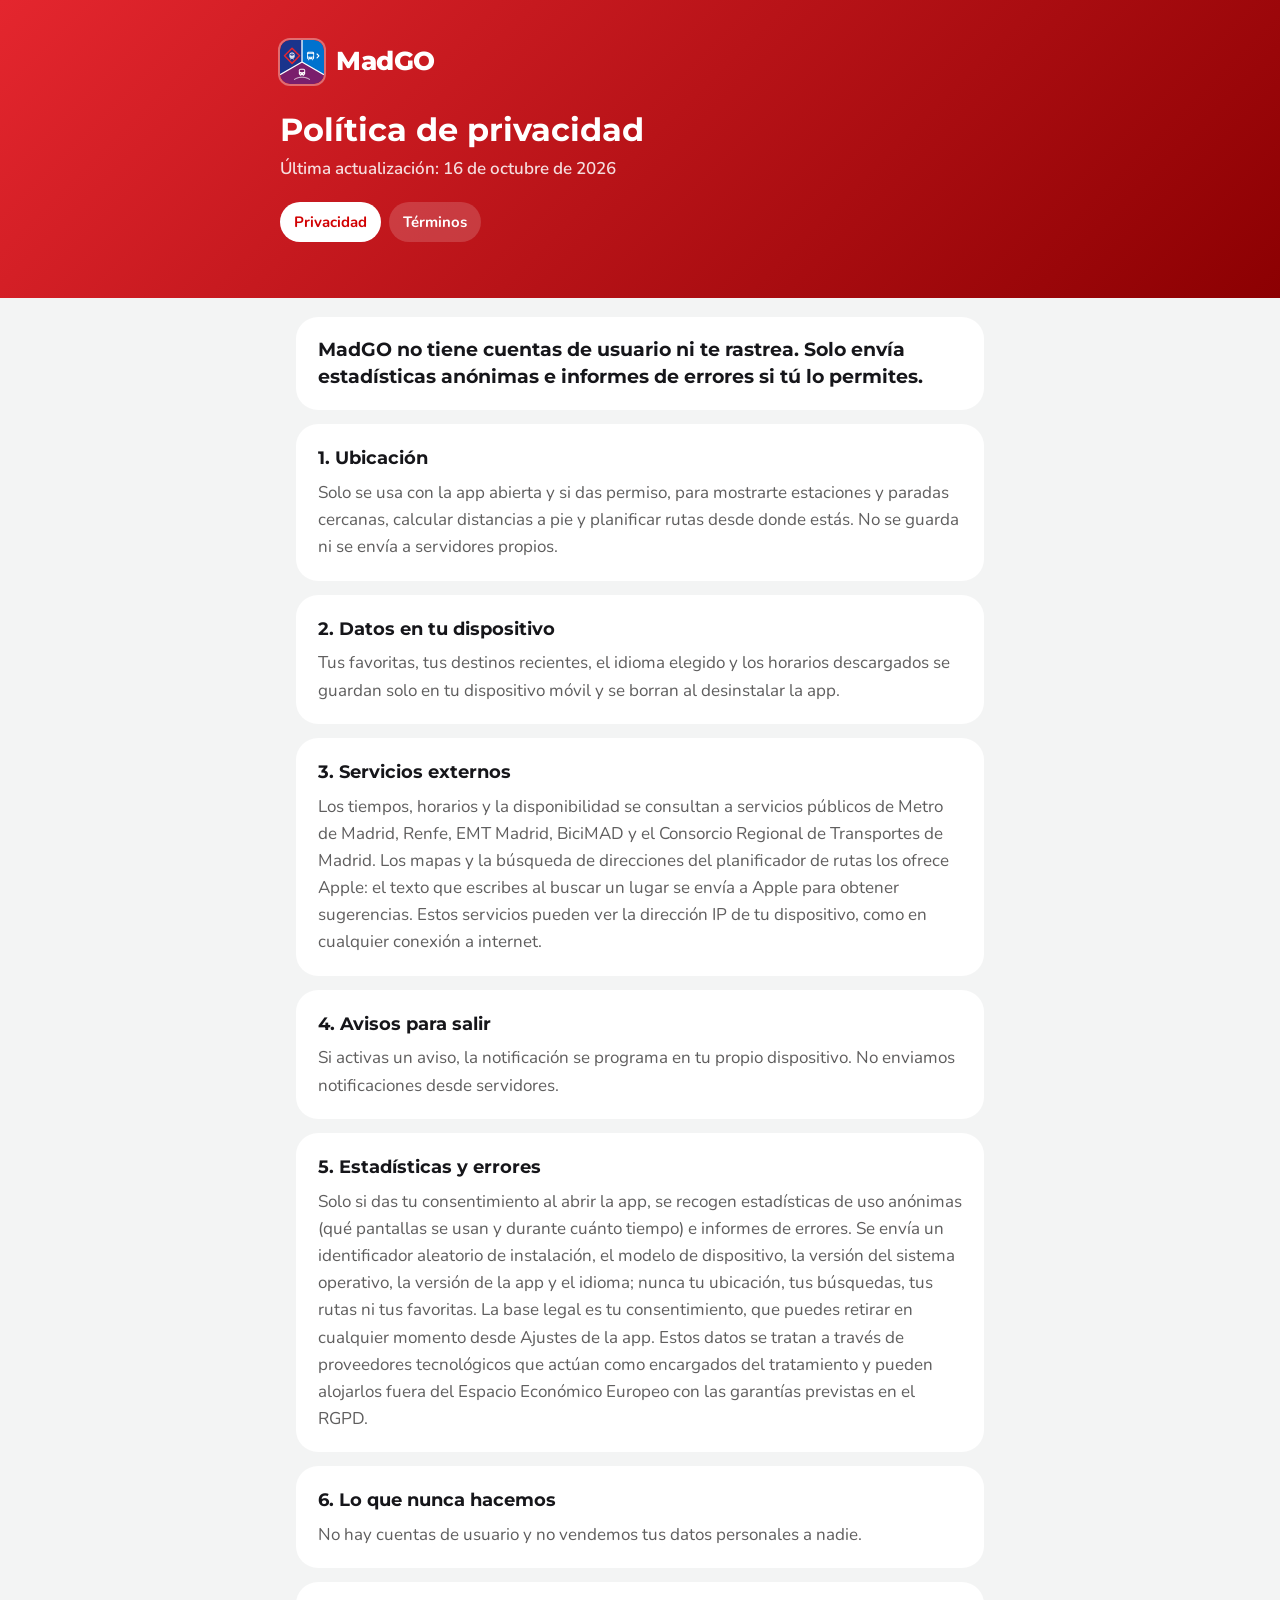
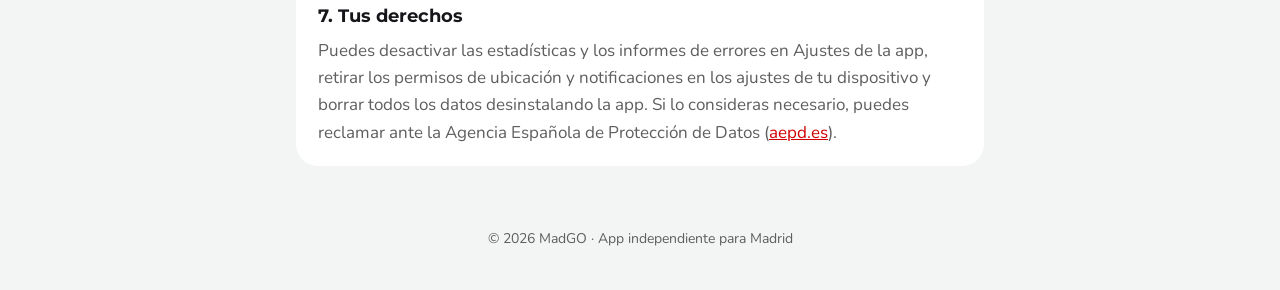
==== privacidad.html @ 83b34502 "Update" ====
<!doctype html>
<html lang="es">
<head>
<meta charset="utf-8">
<meta name="viewport" content="width=device-width, initial-scale=1">
<title>Privacidad · MadGO</title>
<link rel="preconnect" href="https://fonts.googleapis.com">
<link rel="preconnect" href="https://fonts.gstatic.com" crossorigin>
<link href="https://fonts.googleapis.com/css2?family=Montserrat:wght@700;800&family=Nunito:wght@400;600;700&display=swap" rel="stylesheet">
<link rel="stylesheet" href="style.css">
</head>
<body>
<header>
  <div class="wrap">
    <a class="brand" href="index.html"><svg viewBox="0 0 1024 1024" aria-hidden="true"><defs><clipPath id="r"><rect width="1024" height="1024" rx="229"/></clipPath></defs><g clip-path="url(#r)"><path d="M512 512 L512 0 L0 0 L0 807.6 Z" fill="#1A348C"/><path d="M512 512 L512 0 L1024 0 L1024 807.6 Z" fill="#0072CE"/><path d="M512 512 L0 807.6 L0 1024 L1024 1024 L1024 807.6 Z" fill="#7A1E6C"/><path d="M512 512 L512 0 M512 512 L0 807.6 M512 512 L1024 807.6" stroke="#FFFFFF" stroke-width="30"/><path d="M280 192 L456 368 L280 544 L104 368 Z" fill="none" stroke="#E4262E" stroke-width="34" stroke-linejoin="round"/><rect x="220.6" y="291.2" width="118.8" height="145.7" rx="51.5" fill="#FFFFFF"/><rect x="237.2" y="313.4" width="85.5" height="50.7" rx="23.8" fill="#1A348C"/><rect x="274.5" y="313.4" width="11.1" height="50.7" rx="3.2" fill="#FFFFFF"/><circle cx="251.5" cy="397.3" r="10.3" fill="#1A348C"/><circle cx="308.5" cy="397.3" r="10.3" fill="#1A348C"/><rect x="265.8" y="392.6" width="28.5" height="9.5" rx="4.8" fill="#1A348C"/><path d="M234.1 455.9 L251.5 436.9 L264.2 436.9 L246.8 455.9 Z" fill="#FFFFFF"/><path d="M325.9 455.9 L308.5 436.9 L295.8 436.9 L313.2 455.9 Z" fill="#FFFFFF"/><rect x="630.5" y="276.2" width="162.9" height="172.5" rx="30.7" fill="#FFFFFF"/><rect x="659.3" y="295.3" width="105.4" height="15.3" rx="7.7" fill="#0072CE"/><rect x="649.7" y="324.1" width="124.6" height="63.2" rx="15.3" fill="#0072CE"/><circle cx="669.8" cy="416.1" r="12.0" fill="#0072CE"/><circle cx="754.2" cy="416.1" r="12.0" fill="#0072CE"/><rect x="694.8" y="410.3" width="34.5" height="11.5" rx="5.8" fill="#0072CE"/><rect x="649.7" y="448.7" width="28.8" height="23.0" rx="9.6" fill="#FFFFFF"/><rect x="745.5" y="448.7" width="28.8" height="23.0" rx="9.6" fill="#FFFFFF"/><path d="M862 326 L906 372 L862 418" fill="none" stroke="#FFFFFF" stroke-width="26" stroke-linecap="round" stroke-linejoin="round"/><rect x="438.7" y="668.9" width="146.7" height="151.2" rx="41.2" fill="#FFFFFF"/><rect x="458.8" y="690.0" width="106.3" height="53.2" rx="18.3" fill="#7A1E6C"/><rect x="493.7" y="759.7" width="36.7" height="9.2" rx="4.6" fill="#7A1E6C"/><circle cx="473.5" cy="787.2" r="11.0" fill="#7A1E6C"/><circle cx="550.5" cy="787.2" r="11.0" fill="#7A1E6C"/><rect x="462.5" y="820.2" width="23.8" height="16.5" rx="5.5" fill="#FFFFFF"/><rect x="537.7" y="820.2" width="23.8" height="16.5" rx="5.5" fill="#FFFFFF"/><path d="M337.1 916.1 L345.0 911.4 L353.0 906.8 L361.2 902.5 L369.4 898.4 L377.8 894.5 L386.2 890.9 L394.8 887.5 L403.5 884.4 L412.2 881.4 L421.0 878.8 L429.9 876.4 L438.9 874.2 L447.9 872.3 L457.0 870.6 L466.1 869.2 L475.2 868.1 L484.4 867.2 L493.6 866.5 L502.8 866.1 L512.0 866.0 L521.2 866.1 L530.4 866.5 L539.6 867.2 L548.8 868.1 L557.9 869.2 L567.0 870.6 L576.1 872.3 L585.1 874.2 L594.1 876.4 L603.0 878.8 L611.8 881.4 L620.5 884.4 L629.2 887.5 L637.8 890.9 L646.2 894.5 L654.6 898.4 L662.8 902.5 L671.0 906.8 L679.0 911.4 L686.9 916.1" fill="none" stroke="#FFFFFF" stroke-width="20" stroke-linecap="round"/></g></svg><span>MadGO</span></a>
    <h1>Política de privacidad</h1>
    <p class="updated">Última actualización: 16 de octubre de 2026</p>
    <nav>
      <a href="privacidad.html" aria-current="page">Privacidad</a>
      <a href="terminos.html">Términos</a>
    </nav>
  </div>
</header>
<main class="wrap">
<p class="intro">MadGO no tiene cuentas de usuario ni te rastrea. Solo envía estadísticas anónimas e informes de errores si tú lo permites.</p>
<section><h2>1. Ubicación</h2><p>Solo se usa con la app abierta y si das permiso, para mostrarte estaciones y paradas cercanas, calcular distancias a pie y planificar rutas desde donde estás. No se guarda ni se envía a servidores propios.</p></section>
<section><h2>2. Datos en tu dispositivo</h2><p>Tus favoritas, tus destinos recientes, el idioma elegido y los horarios descargados se guardan solo en tu dispositivo móvil y se borran al desinstalar la app.</p></section>
<section><h2>3. Servicios externos</h2><p>Los tiempos, horarios y la disponibilidad se consultan a servicios públicos de Metro de Madrid, Renfe, EMT Madrid, BiciMAD y el Consorcio Regional de Transportes de Madrid. Los mapas y la búsqueda de direcciones del planificador de rutas los ofrece Apple: el texto que escribes al buscar un lugar se envía a Apple para obtener sugerencias. Estos servicios pueden ver la dirección IP de tu dispositivo, como en cualquier conexión a internet.</p></section>
<section><h2>4. Avisos para salir</h2><p>Si activas un aviso, la notificación se programa en tu propio dispositivo. No enviamos notificaciones desde servidores.</p></section>
<section><h2>5. Estadísticas y errores</h2><p>Solo si das tu consentimiento al abrir la app, se recogen estadísticas de uso anónimas (qué pantallas se usan y durante cuánto tiempo) e informes de errores. Se envía un identificador aleatorio de instalación, el modelo de dispositivo, la versión del sistema operativo, la versión de la app y el idioma; nunca tu ubicación, tus búsquedas, tus rutas ni tus favoritas. La base legal es tu consentimiento, que puedes retirar en cualquier momento desde Ajustes de la app. Estos datos se tratan a través de proveedores tecnológicos que actúan como encargados del tratamiento y pueden alojarlos fuera del Espacio Económico Europeo con las garantías previstas en el RGPD.</p></section>
<section><h2>6. Lo que nunca hacemos</h2><p>No hay cuentas de usuario y no vendemos tus datos personales a nadie.</p></section>
<section><h2>7. Tus derechos</h2><p>Puedes desactivar las estadísticas y los informes de errores en Ajustes de la app, retirar los permisos de ubicación y notificaciones en los ajustes de tu dispositivo y borrar todos los datos desinstalando la app. Si lo consideras necesario, puedes reclamar ante la Agencia Española de Protección de Datos (<a href="https://www.aepd.es">aepd.es</a>).</p></section>
</main>
<footer>© 2026 MadGO · App independiente para Madrid</footer>
</body>
</html>
---- style.css ----
:root {
  --brand: #D10002;
  --brand-dark: #8C0002;
  --bg: #F3F4F4;
  --surface: #FFFFFF;
  --ink: #16161A;
  --muted: #5F5E5E;
  --line: #E4E5E5;
}
@media (prefers-color-scheme: dark) {
  :root {
    --bg: #000000;
    --surface: #1A1A1D;
    --ink: #F5F5F7;
    --muted: #A0A0A6;
    --line: #2A2A2F;
  }
}
* { box-sizing: border-box; }
html { -webkit-text-size-adjust: 100%; }
body {
  margin: 0;
  background: var(--bg);
  color: var(--ink);
  font-family: "Nunito", -apple-system, BlinkMacSystemFont, "Segoe UI", sans-serif;
  font-size: 17px;
  line-height: 1.6;
}
header {
  background: linear-gradient(135deg, #E4262E, var(--brand-dark));
  color: #FFFFFF;
  padding: 40px 16px 56px;
}
.wrap { max-width: 720px; margin: 0 auto; }
.brand { display: flex; align-items: center; gap: 12px; text-decoration: none; color: inherit; }
.brand svg { width: 44px; height: 44px; flex-shrink: 0; border-radius: 10px; box-shadow: 0 0 0 2px rgba(255, 255, 255, 0.35); }
.brand span { font-family: "Montserrat", sans-serif; font-weight: 800; font-size: 26px; letter-spacing: -0.5px; }
h1 { font-family: "Montserrat", sans-serif; font-weight: 700; font-size: 32px; line-height: 1.15; margin: 28px 0 6px; }
.updated { opacity: 0.85; font-weight: 600; margin: 0; }
nav { display: flex; gap: 8px; flex-wrap: wrap; margin-top: 20px; }
nav a {
  color: #FFFFFF; text-decoration: none; font-weight: 700; font-size: 15px;
  padding: 8px 14px; border-radius: 999px; background: rgba(255, 255, 255, 0.16);
}
nav a[aria-current="page"] { background: #FFFFFF; color: var(--brand); }
main { padding: 0 16px 40px; margin-top: -28px; }
.intro, section {
  background: var(--surface);
  border-radius: 22px;
  padding: 20px 22px;
  margin-bottom: 14px;
}
.intro { font-family: "Montserrat", sans-serif; font-weight: 700; font-size: 19px; line-height: 1.4; }
h2 { font-family: "Montserrat", sans-serif; font-size: 18px; margin: 0 0 6px; }
section p { margin: 0; color: var(--muted); }
a { color: var(--brand); }
footer { color: var(--muted); font-size: 14px; text-align: center; padding: 8px 16px 40px; }
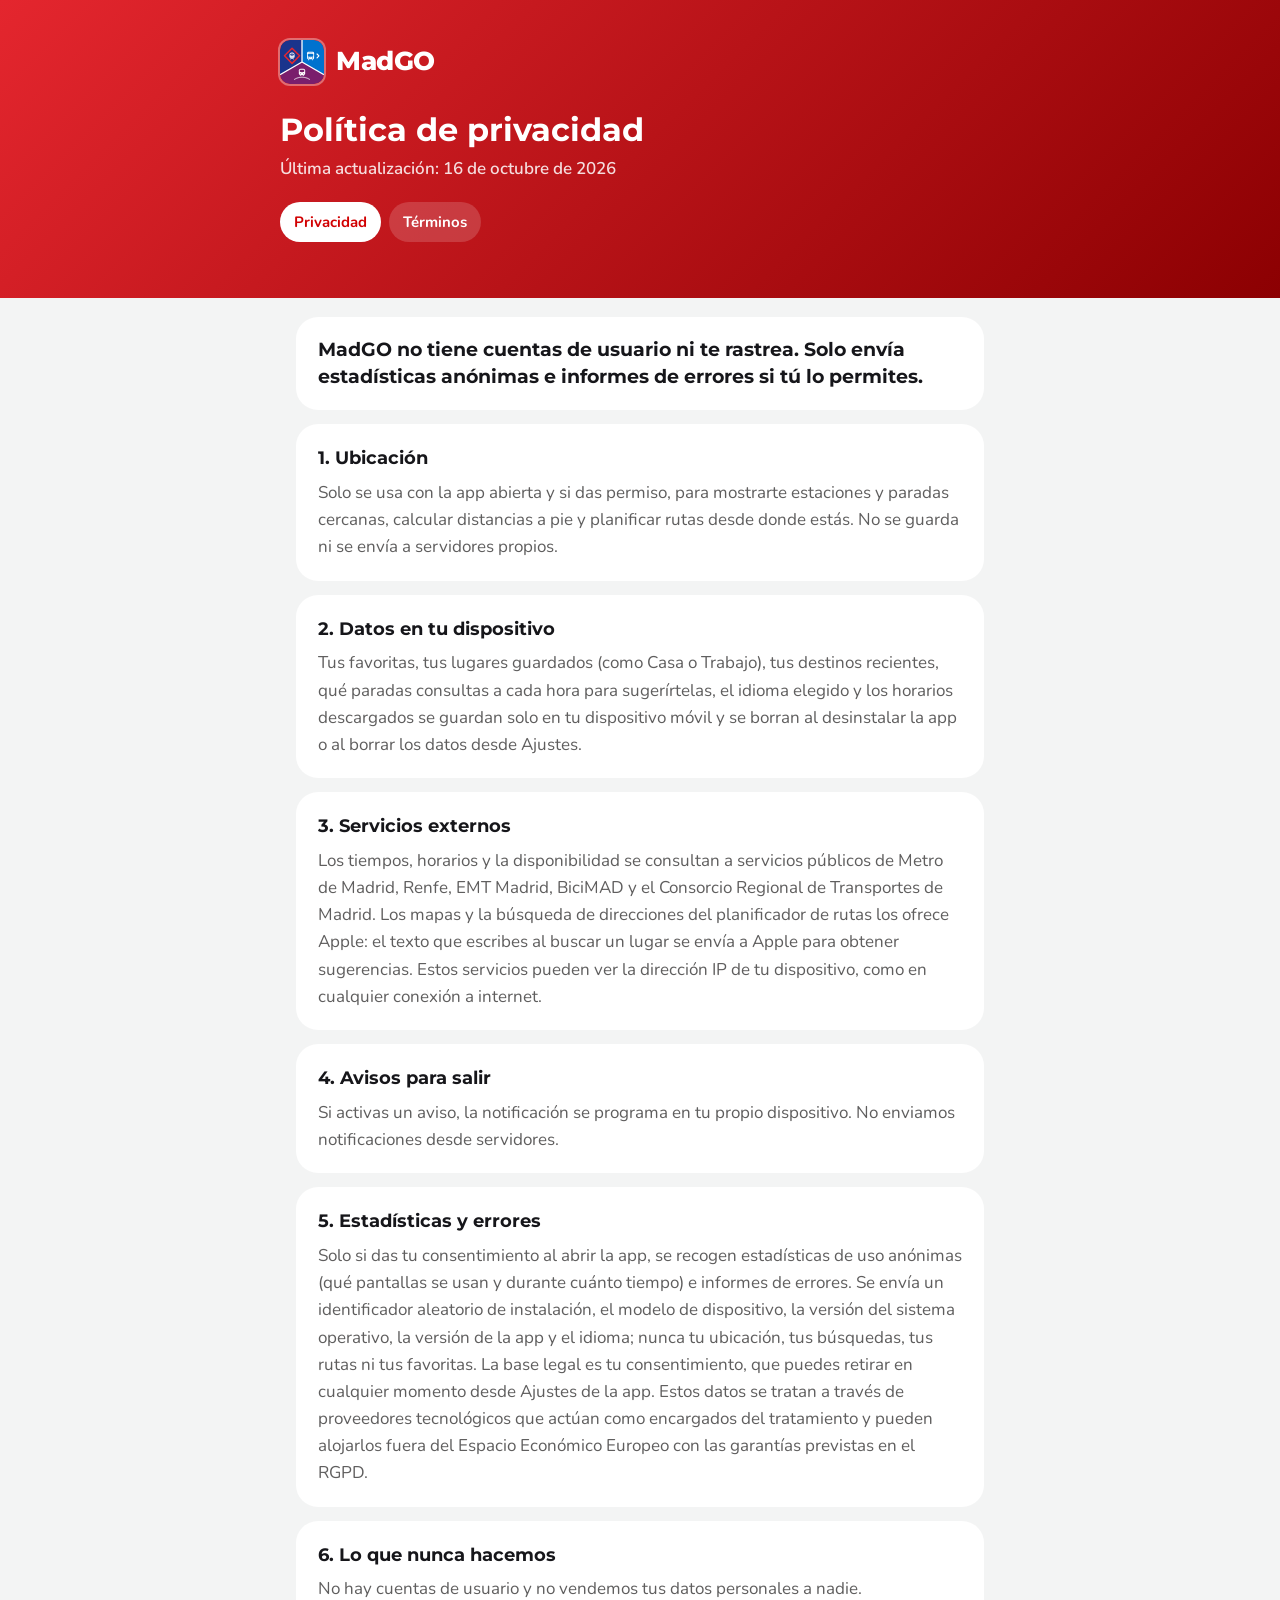
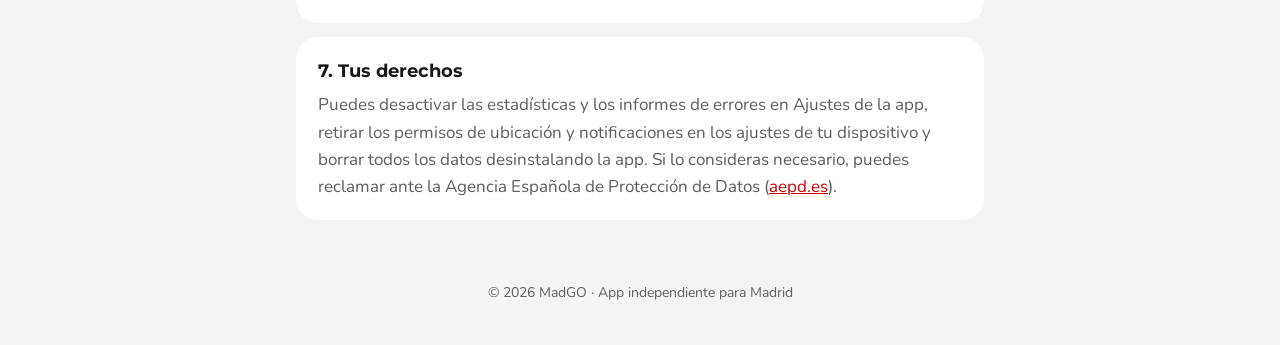
==== commit 194d8c6b: "Update" ====
--- a/privacidad.html
+++ b/privacidad.html
@@ -24,7 +24,7 @@
 <main class="wrap">
 <p class="intro">MadGO no tiene cuentas de usuario ni te rastrea. Solo envía estadísticas anónimas e informes de errores si tú lo permites.</p>
 <section><h2>1. Ubicación</h2><p>Solo se usa con la app abierta y si das permiso, para mostrarte estaciones y paradas cercanas, calcular distancias a pie y planificar rutas desde donde estás. No se guarda ni se envía a servidores propios.</p></section>
-<section><h2>2. Datos en tu dispositivo</h2><p>Tus favoritas, tus destinos recientes, el idioma elegido y los horarios descargados se guardan solo en tu dispositivo móvil y se borran al desinstalar la app.</p></section>
+<section><h2>2. Datos en tu dispositivo</h2><p>Tus favoritas, tus lugares guardados (como Casa o Trabajo), tus destinos recientes, qué paradas consultas a cada hora para sugerírtelas, el idioma elegido y los horarios descargados se guardan solo en tu dispositivo móvil y se borran al desinstalar la app o al borrar los datos desde Ajustes.</p></section>
 <section><h2>3. Servicios externos</h2><p>Los tiempos, horarios y la disponibilidad se consultan a servicios públicos de Metro de Madrid, Renfe, EMT Madrid, BiciMAD y el Consorcio Regional de Transportes de Madrid. Los mapas y la búsqueda de direcciones del planificador de rutas los ofrece Apple: el texto que escribes al buscar un lugar se envía a Apple para obtener sugerencias. Estos servicios pueden ver la dirección IP de tu dispositivo, como en cualquier conexión a internet.</p></section>
 <section><h2>4. Avisos para salir</h2><p>Si activas un aviso, la notificación se programa en tu propio dispositivo. No enviamos notificaciones desde servidores.</p></section>
 <section><h2>5. Estadísticas y errores</h2><p>Solo si das tu consentimiento al abrir la app, se recogen estadísticas de uso anónimas (qué pantallas se usan y durante cuánto tiempo) e informes de errores. Se envía un identificador aleatorio de instalación, el modelo de dispositivo, la versión del sistema operativo, la versión de la app y el idioma; nunca tu ubicación, tus búsquedas, tus rutas ni tus favoritas. La base legal es tu consentimiento, que puedes retirar en cualquier momento desde Ajustes de la app. Estos datos se tratan a través de proveedores tecnológicos que actúan como encargados del tratamiento y pueden alojarlos fuera del Espacio Económico Europeo con las garantías previstas en el RGPD.</p></section>
